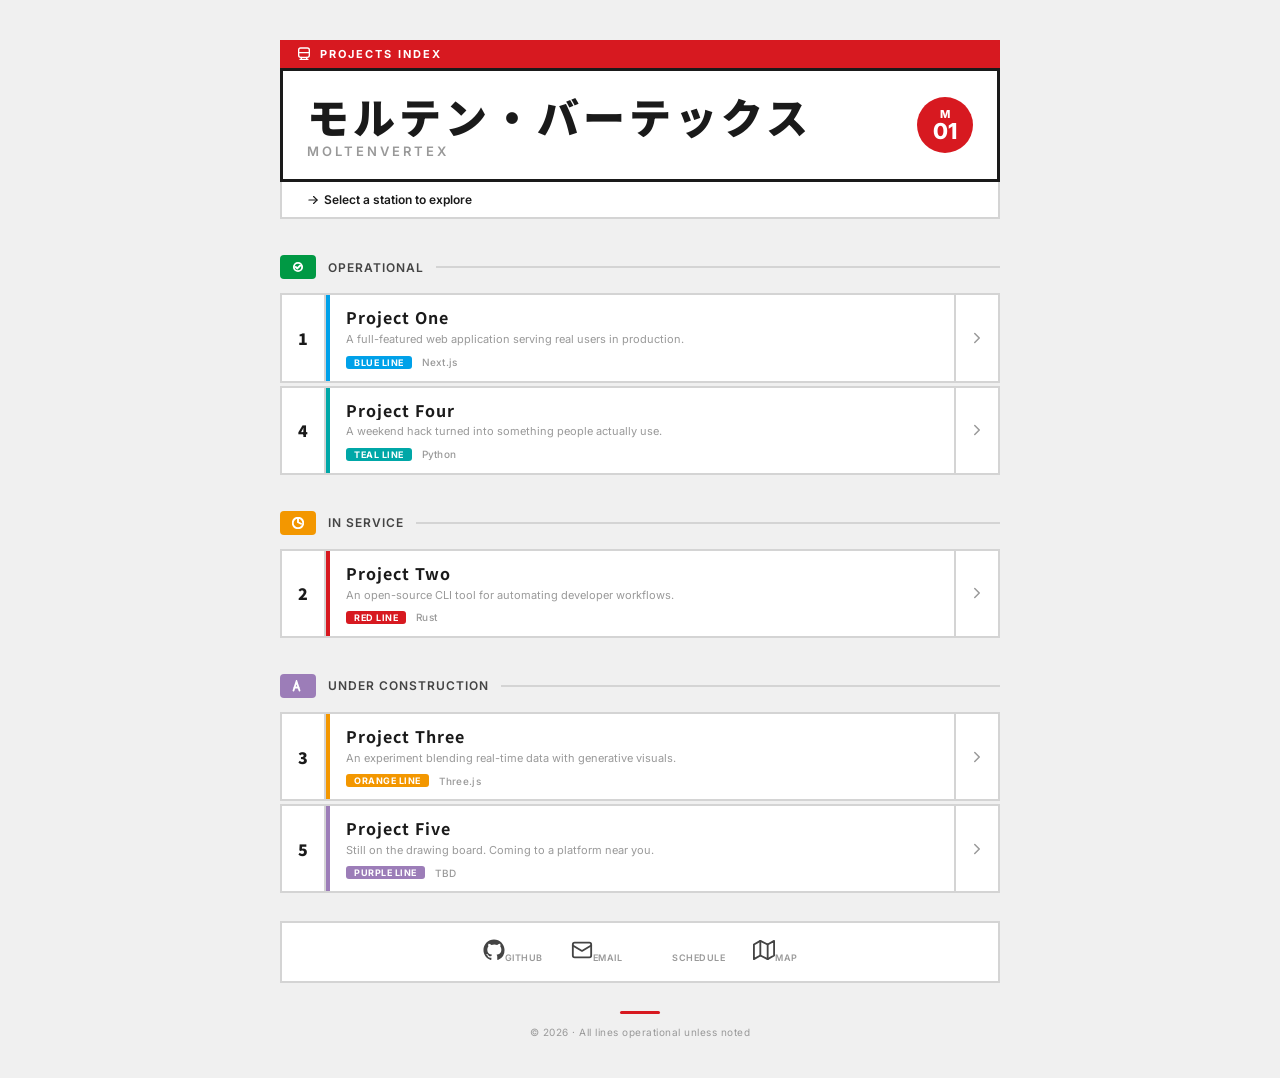
==== index.html @ bc4204ff "initial commit" ====
<!DOCTYPE html>
<html lang="en">

<head>
  <meta charset="UTF-8">
  <meta name="viewport" content="width=device-width, initial-scale=1.0">
  <title>Molten Vertex</title>
  <link rel="stylesheet" href="css/style.css">
</head>

<body>

  <div class="page" id="app"></div>

  <!-- Data first, then renderer -->
  <script src="js/data.js"></script>
  <script src="js/main.js"></script>

</body>

</html>
---- css/style.css ----
@import url('https://fonts.googleapis.com/css2?family=Noto+Sans+JP:wght@400;500;700;900&family=Inter:wght@400;500;600;700;800;900&display=swap');

* { margin: 0; padding: 0; box-sizing: border-box; }

:root {
  --bg: #f0f0f0;
  --sign-white: #ffffff;
  --fg: #1a1a1a;
  --fg-secondary: #444;
  --muted: #999;
  --border: #d4d4d4;
  --border-dark: #bbb;
  --red: #D71920;
  --blue: #00A1E9;
  --green: #009944;
  --orange: #F39700;
  --purple: #9C7DB8;
  --teal: #00A7A7;
}

html { scroll-behavior: smooth; }

body {
  font-family: 'Inter', 'Noto Sans JP', sans-serif;
  background: var(--bg);
  color: var(--fg);
  min-height: 100vh;
}

.page {
  max-width: 760px;
  margin: 0 auto;
  padding: 0 20px;
}

/* ═══════════════════════════════════════
   HEADER — MRTJ entrance sign style
   ═══════════════════════════════════════ */
.station-header {
  margin: 40px 0 12px;
  animation: fadeDown .5s ease both;
}

.station-header .top-bar {
  background: var(--red);
  color: #fff;
  padding: 6px 16px;
  font-size: 11px;
  font-weight: 700;
  letter-spacing: 2px;
  text-transform: uppercase;
  display: flex;
  align-items: center;
  gap: 8px;
}

.station-header .top-bar svg {
  width: 16px; height: 16px;
  flex-shrink: 0;
}

.station-name-board {
  background: var(--sign-white);
  border: 3px solid var(--fg);
  padding: 20px 24px;
  display: flex;
  align-items: center;
  justify-content: space-between;
  gap: 16px;
}

.station-name-board .names {
  display: flex;
  flex-direction: column;
  gap: 2px;
}

.station-name-board h1 {
  font-family: 'Noto Sans JP', 'Inter', sans-serif;
  font-size: clamp(28px, 6vw, 42px);
  font-weight: 900;
  letter-spacing: 4px;
  line-height: 1.2;
  color: var(--fg);
}

.station-name-board .romaji {
  font-size: clamp(11px, 2vw, 13px);
  font-weight: 600;
  letter-spacing: 3px;
  text-transform: uppercase;
  color: var(--muted);
}

.station-number {
  flex-shrink: 0;
  width: 56px;
  height: 56px;
  border-radius: 50%;
  background: var(--red);
  color: #fff;
  display: flex;
  flex-direction: column;
  align-items: center;
  justify-content: center;
  font-weight: 800;
  line-height: 1;
}

.station-number .line-letter {
  font-size: 11px;
  letter-spacing: 1px;
}

.station-number .station-num {
  font-size: 22px;
}

.direction-bar {
  background: var(--sign-white);
  border: 2px solid var(--border);
  border-top: none;
  padding: 10px 24px;
  font-size: 12px;
  color: var(--fg-secondary);
  display: flex;
  align-items: center;
  gap: 12px;
}

.direction-bar .arrow {
  display: inline-flex;
  align-items: center;
  gap: 4px;
  font-weight: 600;
  color: var(--fg);
}

.direction-bar .arrow svg {
  width: 14px; height: 14px;
}

/* ═══════════════════════════════════════
   SECTION LABEL — JR line indicator
   ═══════════════════════════════════════ */
.section-label {
  margin: 36px 0 14px;
  display: flex;
  align-items: center;
  gap: 12px;
  animation: fadeDown .5s ease .1s both;
}

.section-label .line-indicator {
  height: 24px;
  padding: 0 12px;
  border-radius: 4px;
  display: inline-flex;
  align-items: center;
  justify-content: center;
  gap: 5px;
  color: #fff;
  font-size: 11px;
  font-weight: 700;
  letter-spacing: 1px;
  white-space: nowrap;
}

.section-label .line-indicator svg {
  width: 12px; height: 12px;
}

.section-label .label-text {
  font-size: 12px;
  font-weight: 600;
  color: var(--fg-secondary);
  letter-spacing: 1px;
  text-transform: uppercase;
}

.section-label .label-line {
  flex: 1;
  height: 2px;
  background: var(--border);
}

/* ═══════════════════════════════════════
   STATION LIST
   ═══════════════════════════════════════ */
.station-list {
  display: flex;
  flex-direction: column;
  gap: 3px;
}

a.station-card {
  display: grid;
  grid-template-columns: 44px 4px 1fr 44px;
  align-items: stretch;
  background: var(--sign-white);
  border: 2px solid var(--border);
  text-decoration: none;
  color: inherit;
  transition: border-color .15s, background .15s;
  animation: fadeUp .4s ease both;
  min-height: 72px;
}

a.station-card:hover {
  border-color: var(--border-dark);
  background: #fafafa;
}

.platform {
  display: flex;
  align-items: center;
  justify-content: center;
  border-right: 2px solid var(--border);
  font-family: 'Noto Sans JP', sans-serif;
  font-size: 16px;
  font-weight: 900;
  color: var(--fg);
}

.line-bar {
  width: 4px;
  align-self: stretch;
}

.line-bar.red    { background: var(--red); }
.line-bar.blue   { background: var(--blue); }
.line-bar.green  { background: var(--green); }
.line-bar.orange { background: var(--orange); }
.line-bar.purple { background: var(--purple); }
.line-bar.teal   { background: var(--teal); }

.station-info {
  padding: 12px 16px;
  display: flex;
  flex-direction: column;
  justify-content: center;
  gap: 4px;
  min-width: 0;
}

.station-info h2 {
  font-family: 'Noto Sans JP', 'Inter', sans-serif;
  font-size: 16px;
  font-weight: 700;
  letter-spacing: 1px;
  line-height: 1.3;
  white-space: nowrap;
  overflow: hidden;
  text-overflow: ellipsis;
}

.station-info .description {
  font-size: 11px;
  color: var(--muted);
  line-height: 1.4;
  display: -webkit-box;
  -webkit-line-clamp: 2;
  -webkit-box-orient: vertical;
  overflow: hidden;
}

.station-info .meta-row {
  display: flex;
  align-items: center;
  gap: 10px;
  margin-top: 4px;
}

.line-badge {
  display: inline-flex;
  align-items: center;
  gap: 4px;
  padding: 1px 8px;
  border-radius: 3px;
  font-size: 9px;
  font-weight: 700;
  letter-spacing: .5px;
  text-transform: uppercase;
  color: #fff;
}

.line-badge.red    { background: var(--red); }
.line-badge.blue   { background: var(--blue); }
.line-badge.green  { background: var(--green); }
.line-badge.orange { background: var(--orange); }
.line-badge.purple { background: var(--purple); }
.line-badge.teal   { background: var(--teal); }

.tech-tag {
  font-size: 10px;
  color: var(--muted);
  font-weight: 500;
  letter-spacing: .3px;
}

.direction {
  display: flex;
  align-items: center;
  justify-content: center;
  border-left: 2px solid var(--border);
  color: var(--muted);
  transition: color .15s;
}

.direction svg {
  width: 18px; height: 18px;
}

a.station-card:hover .direction {
  color: var(--fg);
}

/* ═══════════════════════════════════════
   FACILITIES BAR
   ═══════════════════════════════════════ */
.facilities {
  margin-top: 28px;
  background: var(--sign-white);
  border: 2px solid var(--border);
  padding: 16px 20px;
  display: flex;
  align-items: center;
  justify-content: center;
  gap: 28px;
  animation: fadeUp .5s ease .4s both;
}

.facility {
  display: flex;
  flex-direction: column;
  align-items: center;
  gap: 6px;
}

.facility svg {
  width: 22px; height: 22px;
  color: var(--fg-secondary);
}

.facility span {
  font-size: 9px;
  font-weight: 600;
  color: var(--muted);
  letter-spacing: .5px;
  text-transform: uppercase;
}

.facility a {
  text-decoration: none;
  color: inherit;
  transition: color .15s;
}

.facility a:hover svg { color: var(--red); }
.facility a:hover span { color: var(--red); }

/* ═══════════════════════════════════════
   FOOTER
   ═══════════════════════════════════════ */
.footer {
  margin: 28px 0 40px;
  text-align: center;
  font-size: 10px;
  color: var(--muted);
  letter-spacing: .5px;
  animation: fadeUp .5s ease .5s both;
}

.footer .line-sep {
  width: 40px;
  height: 3px;
  background: var(--red);
  margin: 0 auto 12px;
  border-radius: 2px;
}

/* ═══════════════════════════════════════
   RESPONSIVE
   ═══════════════════════════════════════ */
@media (max-width: 540px) {
  a.station-card {
    grid-template-columns: 36px 4px 1fr 36px;
    min-height: 64px;
  }
  .platform { font-size: 14px; }
  .station-info { padding: 10px 12px; }
  .station-info h2 { font-size: 14px; }
  .facilities { gap: 16px; padding: 12px 16px; }
  .facility svg { width: 18px; height: 18px; }
  .station-number { width: 44px; height: 44px; }
  .station-number .station-num { font-size: 18px; }
  .station-number .line-letter { font-size: 9px; }
}

/* ═══════════════════════════════════════
   ANIMATIONS
   ═══════════════════════════════════════ */
@keyframes fadeDown {
  from { opacity: 0; transform: translateY(-8px); }
  to   { opacity: 1; transform: translateY(0); }
}

@keyframes fadeUp {
  from { opacity: 0; transform: translateY(8px); }
  to   { opacity: 1; transform: translateY(0); }
}

@media (prefers-reduced-motion: reduce) {
  *, *::before, *::after {
    animation-duration: 0s !important;
    transition-duration: 0s !important;
  }
}
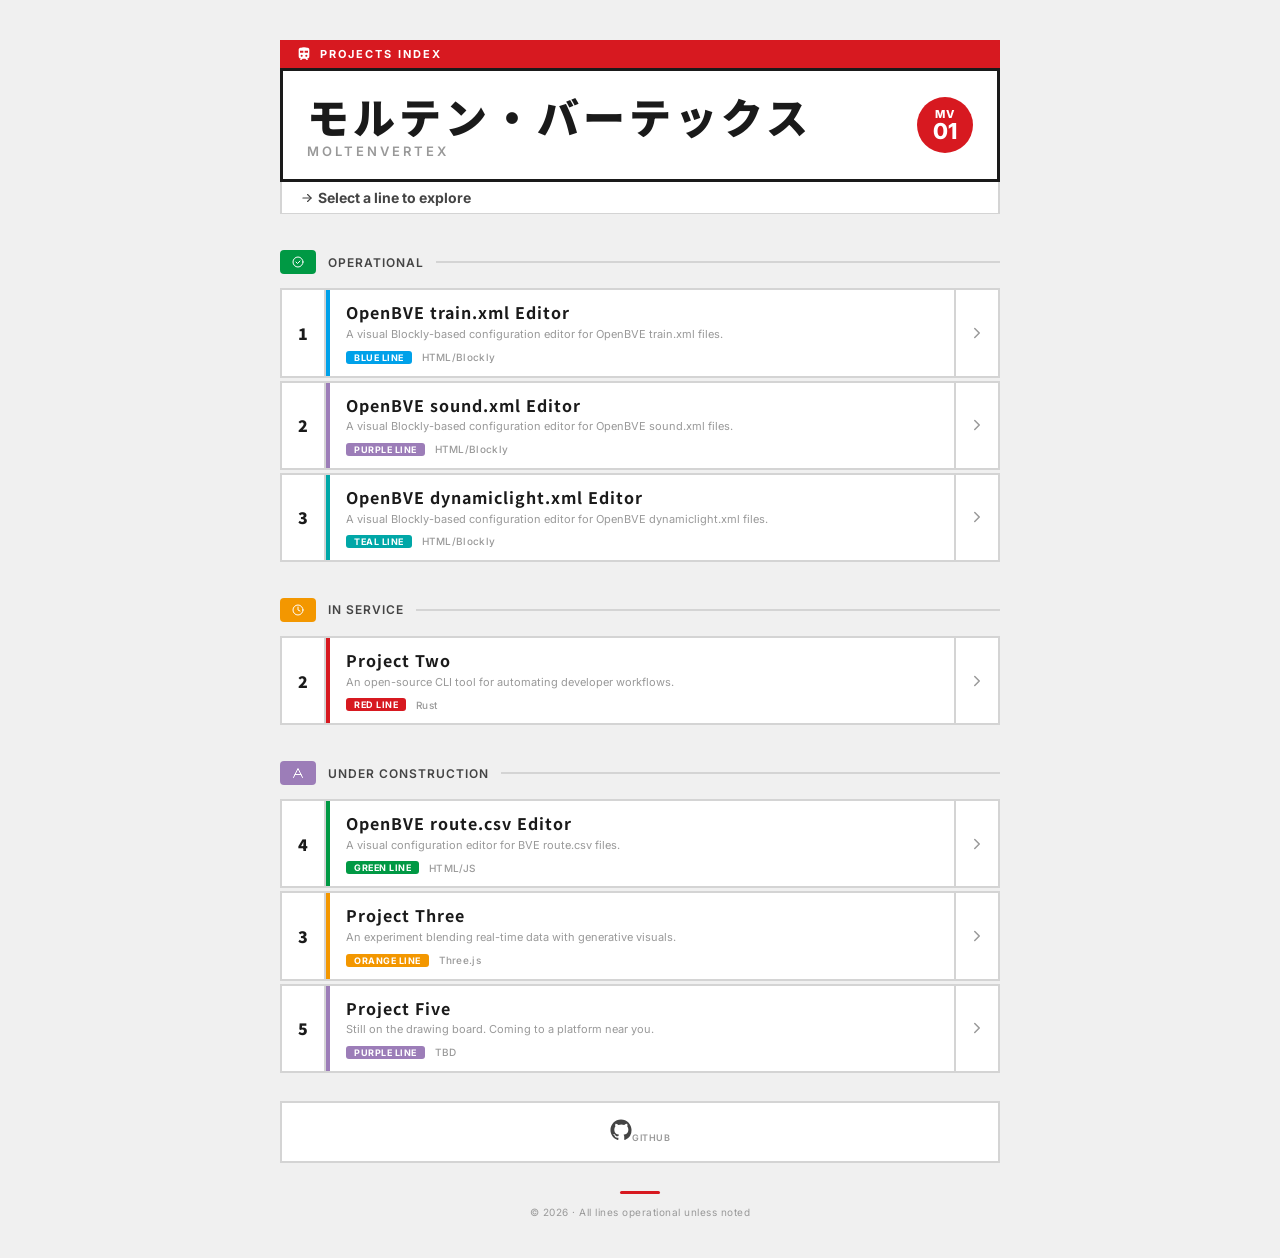
==== commit c21f321e: "Update wip route editor and stuff" ====
--- a/index.html
+++ b/index.html
@@ -6,9 +6,17 @@
   <meta name="viewport" content="width=device-width, initial-scale=1.0">
   <title>Molten Vertex</title>
   <link rel="stylesheet" href="css/style.css">
+
+
 </head>
 
 <body>
+
+  <script type="text/javascript" src="https://storage.sociabuzz.com/storage/js/main/buttononwebsite/index.min.js">
+  </script>
+  <script>
+    sbBoW.draw("moltenvertex", "U3VwcG9ydCBNZSE", "position-bottom-right", "#76CC11", "#FFFFFF")
+  </script>
 
   <div class="page" id="app"></div>
 
--- a/css/style.css
+++ b/css/style.css
@@ -1,6 +1,10 @@
 @import url('https://fonts.googleapis.com/css2?family=Noto+Sans+JP:wght@400;500;700;900&family=Inter:wght@400;500;600;700;800;900&display=swap');
 
-* { margin: 0; padding: 0; box-sizing: border-box; }
+* {
+  margin: 0;
+  padding: 0;
+  box-sizing: border-box;
+}
 
 :root {
   --bg: #f0f0f0;
@@ -18,7 +22,9 @@
   --teal: #00A7A7;
 }
 
-html { scroll-behavior: smooth; }
+html {
+  scroll-behavior: smooth;
+}
 
 body {
   font-family: 'Inter', 'Noto Sans JP', sans-serif;
@@ -33,9 +39,9 @@
   padding: 0 20px;
 }
 
-/* ═══════════════════════════════════════
-   HEADER — MRTJ entrance sign style
-   ═══════════════════════════════════════ */
+
+/* HEADER —  entrance sign style */
+
 .station-header {
   margin: 40px 0 12px;
   animation: fadeDown .5s ease both;
@@ -55,7 +61,8 @@
 }
 
 .station-header .top-bar svg {
-  width: 16px; height: 16px;
+  width: 16px;
+  height: 16px;
   flex-shrink: 0;
 }
 
@@ -137,12 +144,13 @@
 }
 
 .direction-bar .arrow svg {
-  width: 14px; height: 14px;
-}
-
-/* ═══════════════════════════════════════
-   SECTION LABEL — JR line indicator
-   ═══════════════════════════════════════ */
+  width: 14px;
+  height: 14px;
+}
+
+
+/* SECTION LABEL — line indicator */
+
 .section-label {
   margin: 36px 0 14px;
   display: flex;
@@ -167,7 +175,8 @@
 }
 
 .section-label .line-indicator svg {
-  width: 12px; height: 12px;
+  width: 12px;
+  height: 12px;
 }
 
 .section-label .label-text {
@@ -184,9 +193,8 @@
   background: var(--border);
 }
 
-/* ═══════════════════════════════════════
-   STATION LIST
-   ═══════════════════════════════════════ */
+/* STATION STYLE LIST */
+
 .station-list {
   display: flex;
   flex-direction: column;
@@ -227,12 +235,29 @@
   align-self: stretch;
 }
 
-.line-bar.red    { background: var(--red); }
-.line-bar.blue   { background: var(--blue); }
-.line-bar.green  { background: var(--green); }
-.line-bar.orange { background: var(--orange); }
-.line-bar.purple { background: var(--purple); }
-.line-bar.teal   { background: var(--teal); }
+.line-bar.red {
+  background: var(--red);
+}
+
+.line-bar.blue {
+  background: var(--blue);
+}
+
+.line-bar.green {
+  background: var(--green);
+}
+
+.line-bar.orange {
+  background: var(--orange);
+}
+
+.line-bar.purple {
+  background: var(--purple);
+}
+
+.line-bar.teal {
+  background: var(--teal);
+}
 
 .station-info {
   padding: 12px 16px;
@@ -284,12 +309,29 @@
   color: #fff;
 }
 
-.line-badge.red    { background: var(--red); }
-.line-badge.blue   { background: var(--blue); }
-.line-badge.green  { background: var(--green); }
-.line-badge.orange { background: var(--orange); }
-.line-badge.purple { background: var(--purple); }
-.line-badge.teal   { background: var(--teal); }
+.line-badge.red {
+  background: var(--red);
+}
+
+.line-badge.blue {
+  background: var(--blue);
+}
+
+.line-badge.green {
+  background: var(--green);
+}
+
+.line-badge.orange {
+  background: var(--orange);
+}
+
+.line-badge.purple {
+  background: var(--purple);
+}
+
+.line-badge.teal {
+  background: var(--teal);
+}
 
 .tech-tag {
   font-size: 10px;
@@ -308,16 +350,16 @@
 }
 
 .direction svg {
-  width: 18px; height: 18px;
+  width: 18px;
+  height: 18px;
 }
 
 a.station-card:hover .direction {
   color: var(--fg);
 }
 
-/* ═══════════════════════════════════════
-   FACILITIES BAR
-   ═══════════════════════════════════════ */
+/*  FACILITIES BAR  */
+
 .facilities {
   margin-top: 28px;
   background: var(--sign-white);
@@ -338,7 +380,8 @@
 }
 
 .facility svg {
-  width: 22px; height: 22px;
+  width: 22px;
+  height: 22px;
   color: var(--fg-secondary);
 }
 
@@ -356,12 +399,16 @@
   transition: color .15s;
 }
 
-.facility a:hover svg { color: var(--red); }
-.facility a:hover span { color: var(--red); }
-
-/* ═══════════════════════════════════════
-   FOOTER
-   ═══════════════════════════════════════ */
+.facility a:hover svg {
+  color: var(--red);
+}
+
+.facility a:hover span {
+  color: var(--red);
+}
+
+/* FOOTER */
+
 .footer {
   margin: 28px 0 40px;
   text-align: center;
@@ -379,40 +426,806 @@
   border-radius: 2px;
 }
 
-/* ═══════════════════════════════════════
-   RESPONSIVE
-   ═══════════════════════════════════════ */
+/* RESPONSIVE */
+
 @media (max-width: 540px) {
   a.station-card {
     grid-template-columns: 36px 4px 1fr 36px;
     min-height: 64px;
   }
-  .platform { font-size: 14px; }
-  .station-info { padding: 10px 12px; }
-  .station-info h2 { font-size: 14px; }
-  .facilities { gap: 16px; padding: 12px 16px; }
-  .facility svg { width: 18px; height: 18px; }
-  .station-number { width: 44px; height: 44px; }
-  .station-number .station-num { font-size: 18px; }
-  .station-number .line-letter { font-size: 9px; }
-}
-
-/* ═══════════════════════════════════════
-   ANIMATIONS
-   ═══════════════════════════════════════ */
+
+  .platform {
+    font-size: 14px;
+  }
+
+  .station-info {
+    padding: 10px 12px;
+  }
+
+  .station-info h2 {
+    font-size: 14px;
+  }
+
+  .facilities {
+    gap: 16px;
+    padding: 12px 16px;
+  }
+
+  .facility svg {
+    width: 18px;
+    height: 18px;
+  }
+
+  .station-number {
+    width: 44px;
+    height: 44px;
+  }
+
+  .station-number .station-num {
+    font-size: 18px;
+  }
+
+  .station-number .line-letter {
+    font-size: 9px;
+  }
+}
+
+/* ANIMATIONS  */
+
 @keyframes fadeDown {
-  from { opacity: 0; transform: translateY(-8px); }
-  to   { opacity: 1; transform: translateY(0); }
+  from {
+    opacity: 0;
+    transform: translateY(-8px);
+  }
+
+  to {
+    opacity: 1;
+    transform: translateY(0);
+  }
 }
 
 @keyframes fadeUp {
-  from { opacity: 0; transform: translateY(8px); }
-  to   { opacity: 1; transform: translateY(0); }
+  from {
+    opacity: 0;
+    transform: translateY(8px);
+  }
+
+  to {
+    opacity: 1;
+    transform: translateY(0);
+  }
 }
 
 @media (prefers-reduced-motion: reduce) {
-  *, *::before, *::after {
+
+  *,
+  *::before,
+  *::after {
     animation-duration: 0s !important;
     transition-duration: 0s !important;
   }
 }
+
+/* Theme Custom Properties */
+.train-theme {
+  --theme-primary: var(--blue);
+  --theme-accent: var(--blue);
+  --theme-medallion: var(--blue);
+  --theme-hover: #00A1E9;
+  --theme-arrow: var(--blue);
+}
+
+.sound-theme {
+  --theme-primary: var(--purple);
+  --theme-accent: var(--purple);
+  --theme-medallion: var(--purple);
+  --theme-hover: #7d5e9c;
+  --theme-arrow: var(--purple);
+}
+
+.light-theme {
+  --theme-primary: var(--teal);
+  --theme-accent: var(--teal);
+  --theme-medallion: var(--teal);
+  --theme-hover: #008585;
+  --theme-arrow: var(--teal);
+}
+
+.route-theme {
+  --theme-primary: var(--green);
+  --theme-accent: var(--green);
+  --theme-medallion: var(--green);
+  --theme-hover: #008039;
+  --theme-arrow: var(--green);
+}
+
+/* Shared XML Editor Layout Styles */
+.train-theme,
+.sound-theme,
+.light-theme,
+.route-theme {
+  display: flex;
+  flex-direction: column;
+  height: 100vh;
+  overflow: hidden;
+}
+
+main {
+  flex: 1;
+  display: flex;
+  overflow: hidden;
+}
+
+#outputPanel {
+  width: 40%;
+  min-width: 300px;
+  background: var(--sign-white);
+  display: flex;
+  flex-direction: column;
+  border-left: 2px solid var(--fg);
+}
+
+#xmlOutput {
+  flex: 1;
+  overflow: auto;
+  padding: 12px 16px;
+  font-family: 'JetBrains Mono', 'Consolas', monospace;
+  font-size: 11.5px;
+  line-height: 1.65;
+  white-space: pre-wrap;
+  word-break: break-word;
+  color: var(--fg);
+  background: var(--sign-white);
+  border-bottom: 1px solid var(--border);
+}
+
+.resizer {
+  width: 8px;
+  background: var(--border);
+  cursor: col-resize;
+  flex-shrink: 0;
+  border-left: 3px solid var(--sign-white);
+  border-right: 3px solid var(--sign-white);
+  transition: background 0.15s;
+}
+
+.resizer:hover {
+  background: var(--theme-accent);
+}
+
+#statusBar {
+  background: var(--sign-white);
+  color: var(--fg-secondary);
+  padding: 5px 16px;
+  font-size: 10px;
+  font-weight: 600;
+  letter-spacing: 1px;
+  text-transform: uppercase;
+  display: flex;
+  gap: 16px;
+  align-items: center;
+  border-top: 1px solid var(--border);
+  flex-shrink: 0;
+}
+
+.modal {
+  display: none;
+  position: fixed;
+  top: 0;
+  left: 0;
+  right: 0;
+  bottom: 0;
+  background: rgba(26, 26, 26, 0.5);
+  z-index: 100;
+  align-items: center;
+  justify-content: center;
+}
+
+.modal.show {
+  display: flex;
+  animation: fadeIn 0.2s ease;
+}
+
+.modal-content {
+  background: var(--sign-white);
+  border: 3px solid var(--fg);
+  padding: 20px 24px;
+  border-radius: 0;
+  max-width: 460px;
+  width: 90%;
+  color: var(--fg);
+}
+
+body,
+h1,
+h2,
+h3,
+p,
+main,
+.top-bar,
+.name-board,
+.direction-bar,
+#outputPanel,
+#statusBar,
+.modal,
+.modal-content {
+  margin: 0;
+  padding: 0;
+  box-sizing: border-box;
+}
+
+.top-bar {
+  background: var(--theme-primary);
+  color: #fff;
+  padding: 5px 18px;
+  display: flex;
+  align-items: center;
+  gap: 12px;
+  font-size: 11px;
+  font-weight: 700;
+  letter-spacing: 2px;
+  text-transform: uppercase;
+  flex-shrink: 0;
+  animation: fadeDown 0.5s ease both;
+}
+
+.back-station-chip {
+  display: inline-flex;
+  align-items: center;
+  gap: 4px;
+  background: rgba(255, 255, 255, 0.18);
+  border: 1px solid rgba(255, 255, 255, 0.4);
+  color: #fff;
+  text-decoration: none;
+  padding: 2px 10px;
+  font-size: 9.5px;
+  font-weight: 800;
+  border-radius: 12px;
+  transition: background 0.15s, border-color 0.15s;
+  letter-spacing: 0.5px;
+  text-transform: uppercase;
+}
+
+.back-station-chip:hover {
+  background: rgba(255, 255, 255, 0.35);
+  border-color: #fff;
+}
+
+.name-board {
+  background: var(--sign-white);
+  border-bottom: 3px solid var(--fg);
+  padding: 14px 18px 12px;
+  display: flex;
+  align-items: center;
+  gap: 14px;
+  flex-shrink: 0;
+  animation: fadeDown 0.5s ease 0.05s both;
+}
+
+.direction-bar {
+  background: var(--sign-white);
+  border-bottom: 1px solid var(--border);
+  padding: 7px 18px;
+  display: flex;
+  align-items: center;
+  gap: 8px;
+  font-size: 12px;
+  color: var(--fg-secondary);
+  flex-shrink: 0;
+  animation: fadeDown 0.5s ease 0.1s both;
+}
+
+.toolbar {
+  display: flex;
+  gap: 5px;
+  flex-wrap: wrap;
+  justify-content: flex-end;
+}
+
+.top-bar .train-icon {
+  width: 14px;
+  height: 14px;
+  fill: #fff;
+}
+
+.top-bar .meta {
+  margin-left: auto;
+  font-weight: 500;
+  letter-spacing: 1px;
+  opacity: 0.85;
+}
+
+.station-medallion {
+  width: 48px;
+  height: 48px;
+  border-radius: 50%;
+  background: var(--theme-medallion);
+  color: #fff;
+  display: flex;
+  flex-direction: column;
+  align-items: center;
+  justify-content: center;
+  flex-shrink: 0;
+  line-height: 1;
+}
+
+.station-medallion .letter {
+  font-size: 11px;
+  font-weight: 800;
+  letter-spacing: 1px;
+  font-family: 'Noto Sans JP', sans-serif;
+}
+
+.station-medallion .number {
+  font-size: 20px;
+  font-weight: 800;
+  font-family: 'Noto Sans JP', sans-serif;
+  margin-top: 1px;
+}
+
+.name-board .title-group {
+  flex: 1;
+  min-width: 0;
+}
+
+.name-board h1 {
+  font-family: 'Noto Sans JP', 'Inter', sans-serif;
+  font-size: clamp(22px, 3.5vw, 30px);
+  font-weight: 900;
+  letter-spacing: 3px;
+  line-height: 1.1;
+  color: var(--fg);
+}
+
+.name-board .subtitle {
+  font-size: 11px;
+  font-weight: 600;
+  letter-spacing: 3px;
+  text-transform: uppercase;
+  color: var(--muted);
+  margin-top: 3px;
+}
+
+.name-board .toolbar {
+  display: flex;
+  gap: 5px;
+  flex-wrap: wrap;
+  justify-content: flex-end;
+}
+
+.toolbar button {
+  background: var(--sign-white);
+  color: var(--fg);
+  border: 2px solid var(--border);
+  padding: 6px 13px;
+  border-radius: 0;
+  cursor: pointer;
+  font-size: 11px;
+  font-weight: 700;
+  letter-spacing: 1px;
+  text-transform: uppercase;
+  font-family: 'Inter', sans-serif;
+  transition: border-color 0.15s, background 0.15s, color 0.15s;
+  white-space: nowrap;
+}
+
+.toolbar button:hover {
+  border-color: var(--border-dark);
+  background: #fafafa;
+}
+
+.toolbar button.primary {
+  background: var(--theme-primary);
+  color: #fff;
+  border-color: var(--theme-primary);
+}
+
+.toolbar button.primary:hover {
+  background: var(--theme-hover);
+  border-color: var(--theme-hover);
+}
+
+.toolbar button.danger {
+  color: var(--red);
+  border-color: var(--border);
+}
+
+.toolbar button.danger:hover {
+  border-color: var(--red);
+  background: #fff5f5;
+}
+
+.direction-bar .arrow {
+  font-weight: 700;
+  color: var(--theme-arrow);
+  font-size: 14px;
+}
+
+.direction-bar .label {
+  font-weight: 600;
+  letter-spacing: 1px;
+  text-transform: uppercase;
+  font-size: 11px;
+}
+
+.direction-bar .dest {
+  color: var(--fg-secondary);
+}
+
+.direction-bar .line-stripe {
+  width: 4px;
+  height: 16px;
+  background: var(--theme-accent);
+  margin-right: 4px;
+}
+
+#blocklyContainer {
+  flex: 1;
+  position: relative;
+  min-width: 0;
+  background: var(--bg);
+}
+
+#blocklyDiv {
+  position: absolute;
+  top: 0;
+  left: 0;
+  width: 100%;
+  height: 100%;
+}
+
+#blocklyDiv .blocklyToolboxDiv {
+  background: var(--sign-white);
+  border-right: 2px solid var(--border);
+}
+
+#blocklyDiv .blocklyTreeRow {
+  border-bottom: 1px solid #eee;
+}
+
+#blocklyDiv .blocklyTreeRow:hover {
+  background: #fafafa;
+}
+
+#blocklyDiv .blocklyTreeLabel {
+  font-family: 'Inter', 'Noto Sans JP', sans-serif;
+  font-weight: 600;
+  font-size: 12px;
+  letter-spacing: 0.5px;
+}
+
+#outputPanel .panel-header {
+  background: var(--fg);
+  color: #fff;
+  padding: 8px 14px;
+  display: flex;
+  align-items: center;
+  gap: 12px;
+  border-bottom: 2px solid var(--fg);
+  flex-shrink: 0;
+}
+
+#outputPanel .panel-header .line-badge {
+  background: var(--theme-accent);
+  color: #fff;
+  font-size: 9px;
+  font-weight: 700;
+  letter-spacing: 0.5px;
+  padding: 2px 6px;
+  border-radius: 2px;
+  text-transform: uppercase;
+  font-family: 'Inter', sans-serif;
+}
+
+#outputPanel .panel-header .panel-title {
+  font-size: 12px;
+  font-weight: 700;
+  letter-spacing: 1px;
+  text-transform: uppercase;
+  font-family: 'Noto Sans JP', 'Inter', sans-serif;
+  color: #fff;
+}
+
+#outputPanel .panel-header .actions {
+  margin-left: auto;
+  display: flex;
+  gap: 4px;
+}
+
+#outputPanel .panel-header .actions button {
+  background: transparent;
+  color: #fff;
+  border: 1px solid #555;
+  padding: 3px 9px;
+  border-radius: 0;
+  cursor: pointer;
+  font-size: 10px;
+  font-weight: 600;
+  letter-spacing: 0.5px;
+  text-transform: uppercase;
+  font-family: 'Inter', sans-serif;
+  transition: border-color 0.15s, color 0.15s;
+}
+
+#outputPanel .panel-header .actions button:hover {
+  border-color: var(--theme-accent);
+  color: var(--theme-accent);
+}
+
+#xmlOutput .xml-tag {
+  color: var(--theme-accent);
+  font-weight: 500;
+}
+
+#statusBar #statusText.error {
+  color: var(--red);
+}
+
+#statusBar #statusText.ok {
+  color: var(--green);
+}
+
+#statusBar #blockCount {
+  margin-left: auto;
+  color: var(--muted);
+  font-weight: 500;
+}
+
+.modal-content h3 {
+  font-family: 'Noto Sans JP', 'Inter', sans-serif;
+  font-size: 16px;
+  font-weight: 700;
+  letter-spacing: 1px;
+  margin-bottom: 10px;
+  padding-bottom: 8px;
+  border-bottom: 2px solid var(--theme-primary);
+}
+
+.modal-content button:hover {
+  background: var(--theme-primary);
+}
+
+.blocklyFlyoutBackground {
+  fill: var(--sign-white) !important;
+}
+
+.blocklyFlyoutButton {
+  fill: var(--sign-white) !important;
+}
+
+.blocklyFlyoutLabelText {
+  font-family: 'Inter', sans-serif !important;
+  font-weight: 700 !important;
+}
+
+.blocklyTooltipDiv {
+  border: 2px solid var(--fg) !important;
+  border-radius: 0 !important;
+  box-shadow: none !important;
+  font-family: 'Inter', sans-serif !important;
+  font-size: 11px !important;
+}
+
+.light-theme #xmlOutput .xml-val {
+  color: var(--green);
+}
+
+#sidebarPanel {
+  width: 320px;
+  border-right: 2px solid var(--fg);
+  background: var(--sign-white);
+  display: flex;
+  flex-direction: column;
+  flex-shrink: 0;
+}
+
+.section-title {
+  padding: 10px 14px;
+  background: var(--fg);
+  color: #fff;
+  font-size: 11px;
+  font-weight: 700;
+  letter-spacing: 1.5px;
+  text-transform: uppercase;
+  display: flex;
+  justify-content: space-between;
+  align-items: center;
+}
+
+.section-title button {
+  background: transparent;
+  border: 1px solid #555;
+  color: #fff;
+  padding: 2px 8px;
+  font-size: 9px;
+  cursor: pointer;
+}
+
+.section-title button:hover {
+  background: var(--red);
+  border-color: var(--red);
+  color: #fff;
+}
+
+.timeline-list {
+  flex: 1;
+  overflow-y: auto;
+  border-bottom: 2px solid var(--border);
+}
+
+.timeline-item {
+  padding: 10px 14px;
+  border-bottom: 1px solid var(--border);
+  cursor: pointer;
+  display: flex;
+  align-items: center;
+  justify-content: space-between;
+  transition: background 0.15s;
+}
+
+.timeline-item:hover {
+  background: #fafafa;
+}
+
+.timeline-item.active {
+  background: #f0f7ff;
+  border-left: 4px solid var(--teal);
+}
+
+.timeline-item .time-lbl {
+  font-weight: 800;
+  font-family: 'JetBrains Mono', monospace;
+}
+
+.timeline-item .light-swatches {
+  display: flex;
+  gap: 6px;
+}
+
+.swatch {
+  width: 14px;
+  height: 14px;
+  border: 1px solid var(--border-dark);
+  border-radius: 2px;
+}
+
+.timeline-item .delete-btn {
+  color: var(--red);
+  background: transparent;
+  border: none;
+  font-size: 16px;
+  cursor: pointer;
+  opacity: 0.5;
+  padding: 0 4px;
+}
+
+.timeline-item .delete-btn:hover {
+  opacity: 1;
+}
+
+.editor-form {
+  padding: 14px;
+  overflow-y: auto;
+  max-height: 50%;
+  background: #fafafa;
+  border-top: 1px solid var(--border);
+}
+
+.form-group {
+  margin-bottom: 12px;
+}
+
+.form-group label {
+  display: block;
+  font-size: 10px;
+  font-weight: 700;
+  text-transform: uppercase;
+  letter-spacing: 0.5px;
+  color: var(--fg-secondary);
+  margin-bottom: 4px;
+}
+
+.form-row {
+  display: flex;
+  gap: 8px;
+}
+
+.form-row input[type="number"],
+.form-row input[type="text"],
+select {
+  flex: 1;
+  min-width: 0;
+  width: 100%;
+  padding: 6px;
+  border: 1px solid var(--border);
+  font-family: 'JetBrains Mono', monospace;
+  font-size: 11px;
+  background: #fff;
+}
+
+.form-row input[type="color"] {
+  width: 40px;
+  height: 28px;
+  border: 1px solid var(--border);
+  padding: 0;
+  cursor: pointer;
+}
+
+#rightContainer {
+  flex: 1;
+  display: flex;
+  flex-direction: column;
+  min-width: 0;
+}
+
+#rightContainer #outputPanel {
+  width: 100%;
+  height: 200px;
+  border-left: none;
+  border-top: 2px solid var(--fg);
+}
+
+.resizer-v {
+  height: 8px;
+  background: var(--border);
+  cursor: row-resize;
+  flex-shrink: 0;
+  border-top: 3px solid var(--sign-white);
+  border-bottom: 3px solid var(--sign-white);
+  transition: background 0.15s;
+}
+
+.resizer-v:hover {
+  background: var(--theme-accent);
+}
+
+#visualizerContainer {
+  flex: 1;
+  position: relative;
+  background: #000;
+  min-height: 150px;
+}
+
+#canvas3d {
+  width: 100%;
+  height: 100%;
+  display: block;
+}
+
+.visualizer-overlay {
+  position: absolute;
+  top: 10px;
+  left: 10px;
+  background: rgba(0, 0, 0, 0.7);
+  color: #fff;
+  padding: 8px 12px;
+  font-size: 10px;
+  font-family: 'JetBrains Mono', monospace;
+  border-left: 3px solid var(--teal);
+  pointer-events: none;
+}
+
+.timeline-scrubber {
+  position: absolute;
+  bottom: 10px;
+  left: 10px;
+  right: 10px;
+  background: rgba(255, 255, 255, 0.95);
+  border: 2px solid var(--fg);
+  padding: 10px 14px;
+  display: flex;
+  align-items: center;
+  gap: 12px;
+}
+
+.timeline-scrubber input[type="range"] {
+  flex: 1;
+  cursor: pointer;
+}
+
+.timeline-scrubber span {
+  font-family: 'JetBrains Mono', monospace;
+  font-size: 12px;
+  font-weight: 700;
+  min-width: 45px;
+}
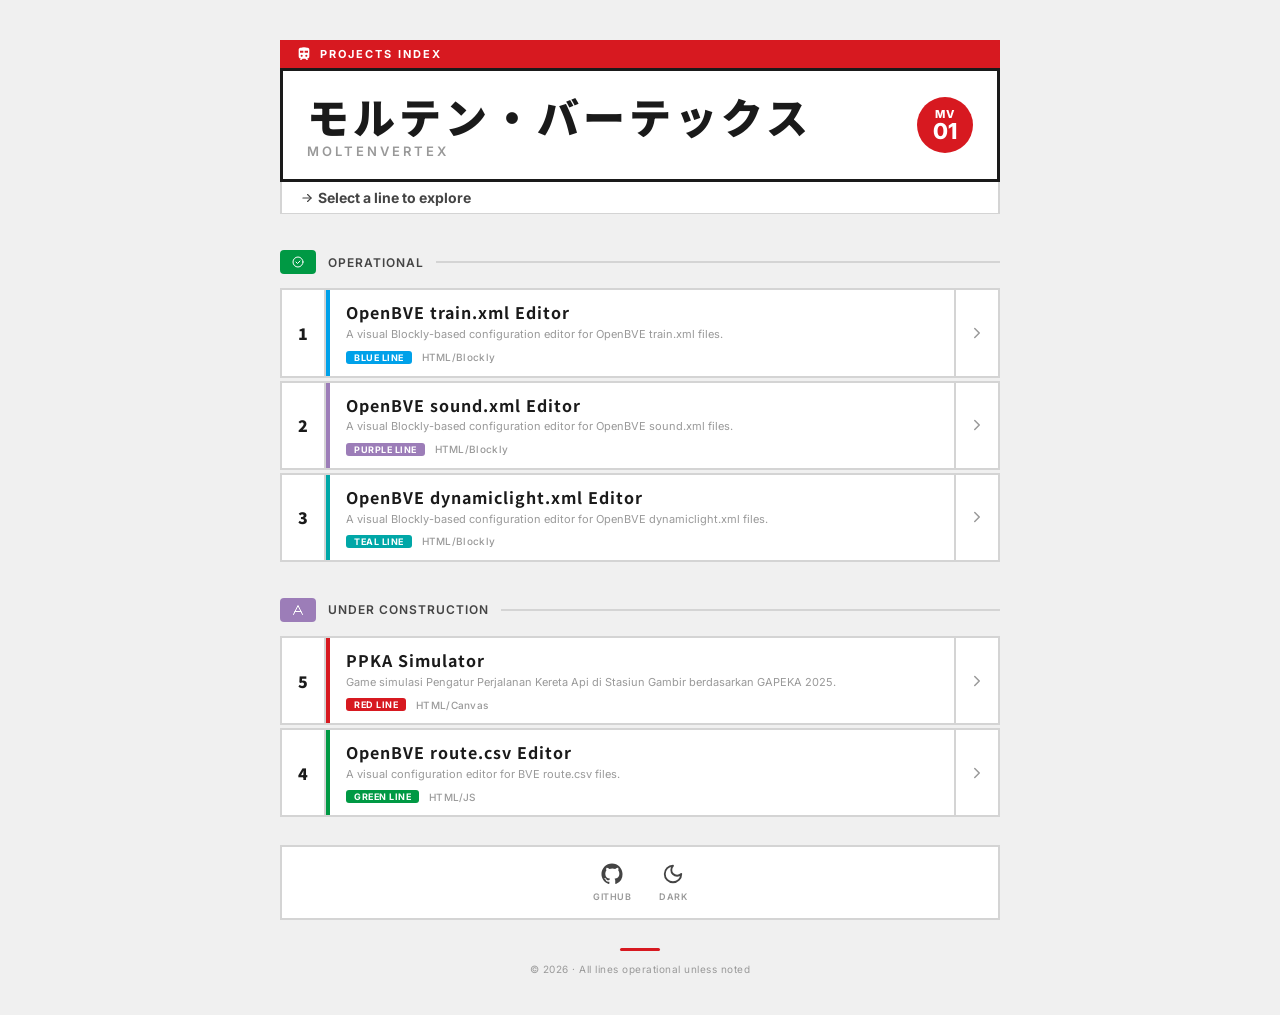
==== commit a67c04e2: "Improve portal: dark mode, SEO meta, themed Sociabuzz button, section cleanup" ====
--- a/index.html
+++ b/index.html
@@ -5,25 +5,38 @@
   <meta charset="UTF-8">
   <meta name="viewport" content="width=device-width, initial-scale=1.0">
   <title>Molten Vertex</title>
+  <meta name="description" content="Molten Vertex — web-based tools and simulators: OpenBVE train/sound/dynamic light XML editors, route CSV editor, and the PPKA train dispatcher simulator.">
+  <meta name="theme-color" content="#f0f0f0">
+  <meta property="og:type" content="website">
+  <meta property="og:title" content="Molten Vertex">
+  <meta property="og:description" content="Web-based simulation and editing tools: OpenBVE XML editors, route CSV editor, and the PPKA train dispatcher simulator.">
+  <meta property="og:url" content="https://moltenvertex.github.io/">
+  <link rel="icon" href="data:image/svg+xml,%3Csvg xmlns='http://www.w3.org/2000/svg' viewBox='0 0 64 64'%3E%3Crect width='64' height='64' rx='14' fill='%23D71920'/%3E%3Ctext x='32' y='43' font-family='Arial,sans-serif' font-size='24' font-weight='900' fill='%23ffffff' text-anchor='middle'%3EMV%3C/text%3E%3C/svg%3E">
+  <link rel="preconnect" href="https://fonts.googleapis.com">
+  <link rel="preconnect" href="https://fonts.gstatic.com" crossorigin>
+  <link rel="stylesheet" href="https://fonts.googleapis.com/css2?family=Noto+Sans+JP:wght@400;500;700;900&family=Inter:wght@400;500;600;700;800;900&display=swap">
   <link rel="stylesheet" href="css/style.css">
-
-
+  <script>
+    (function () {
+      var t = null;
+      try { t = localStorage.getItem('mv-theme'); } catch (e) { }
+      if (t !== 'dark' && t !== 'light') {
+        t = window.matchMedia && window.matchMedia('(prefers-color-scheme: dark)').matches ? 'dark' : 'light';
+      }
+      document.documentElement.dataset.theme = t;
+    })();
+  </script>
 </head>
 
 <body>
-
-  <script type="text/javascript" src="https://storage.sociabuzz.com/storage/js/main/buttononwebsite/index.min.js">
-  </script>
-  <script>
-    sbBoW.draw("moltenvertex", "U3VwcG9ydCBNZSE", "position-bottom-right", "#76CC11", "#FFFFFF")
-  </script>
 
   <div class="page" id="app"></div>
 
   <!-- Data first, then renderer -->
   <script src="js/data.js"></script>
   <script src="js/main.js"></script>
+  <script defer src="https://storage.sociabuzz.com/storage/js/main/buttononwebsite/index.min.js"></script>
 
 </body>
 
-</html>+</html>
--- a/css/style.css
+++ b/css/style.css
@@ -1,5 +1,3 @@
-@import url('https://fonts.googleapis.com/css2?family=Noto+Sans+JP:wght@400;500;700;900&family=Inter:wght@400;500;600;700;800;900&display=swap');
-
 * {
   margin: 0;
   padding: 0;
@@ -20,6 +18,24 @@
   --orange: #F39700;
   --purple: #9C7DB8;
   --teal: #00A7A7;
+  --hover-bg: #fafafa;
+  --input-bg: #ffffff;
+  --active-bg: #f0f7ff;
+  --danger-bg: #fff5f5;
+}
+
+[data-theme="dark"] {
+  --bg: #131417;
+  --sign-white: #1d1f24;
+  --fg: #ececec;
+  --fg-secondary: #b8bcc4;
+  --muted: #7c8089;
+  --border: #34373e;
+  --border-dark: #4a4e57;
+  --hover-bg: #24262c;
+  --input-bg: #16171b;
+  --active-bg: #17222b;
+  --danger-bg: #2b191b;
 }
 
 html {
@@ -216,7 +232,7 @@
 
 a.station-card:hover {
   border-color: var(--border-dark);
-  background: #fafafa;
+  background: var(--hover-bg);
 }
 
 .platform {
@@ -379,6 +395,22 @@
   gap: 6px;
 }
 
+.facility a,
+.facility button {
+  display: flex;
+  flex-direction: column;
+  align-items: center;
+  gap: 6px;
+  background: none;
+  border: none;
+  padding: 0;
+  cursor: pointer;
+  font-family: inherit;
+  text-decoration: none;
+  color: inherit;
+  transition: color .15s;
+}
+
 .facility svg {
   width: 22px;
   height: 22px;
@@ -393,17 +425,13 @@
   text-transform: uppercase;
 }
 
-.facility a {
-  text-decoration: none;
-  color: inherit;
-  transition: color .15s;
-}
-
-.facility a:hover svg {
+.facility a:hover svg,
+.facility button:hover svg {
   color: var(--red);
 }
 
-.facility a:hover span {
+.facility a:hover span,
+.facility button:hover span {
   color: var(--red);
 }
 
@@ -811,7 +839,7 @@
 
 .toolbar button:hover {
   border-color: var(--border-dark);
-  background: #fafafa;
+  background: var(--hover-bg);
 }
 
 .toolbar button.primary {
@@ -832,7 +860,7 @@
 
 .toolbar button.danger:hover {
   border-color: var(--red);
-  background: #fff5f5;
+  background: var(--danger-bg);
 }
 
 .direction-bar .arrow {
@@ -880,11 +908,11 @@
 }
 
 #blocklyDiv .blocklyTreeRow {
-  border-bottom: 1px solid #eee;
+  border-bottom: 1px solid var(--border);
 }
 
 #blocklyDiv .blocklyTreeRow:hover {
-  background: #fafafa;
+  background: var(--hover-bg);
 }
 
 #blocklyDiv .blocklyTreeLabel {
@@ -1064,11 +1092,11 @@
 }
 
 .timeline-item:hover {
-  background: #fafafa;
+  background: var(--hover-bg);
 }
 
 .timeline-item.active {
-  background: #f0f7ff;
+  background: var(--active-bg);
   border-left: 4px solid var(--teal);
 }
 
@@ -1107,7 +1135,7 @@
   padding: 14px;
   overflow-y: auto;
   max-height: 50%;
-  background: #fafafa;
+  background: var(--hover-bg);
   border-top: 1px solid var(--border);
 }
 
@@ -1140,7 +1168,8 @@
   border: 1px solid var(--border);
   font-family: 'JetBrains Mono', monospace;
   font-size: 11px;
-  background: #fff;
+  background: var(--input-bg);
+  color: var(--fg);
 }
 
 .form-row input[type="color"] {
@@ -1149,6 +1178,7 @@
   border: 1px solid var(--border);
   padding: 0;
   cursor: pointer;
+  background: var(--input-bg);
 }
 
 #rightContainer {
@@ -1210,7 +1240,7 @@
   bottom: 10px;
   left: 10px;
   right: 10px;
-  background: rgba(255, 255, 255, 0.95);
+  background: var(--sign-white);
   border: 2px solid var(--fg);
   padding: 10px 14px;
   display: flex;
@@ -1228,4 +1258,74 @@
   font-size: 12px;
   font-weight: 700;
   min-width: 45px;
+}
+
+/* ── SOCIABUZZ SUPPORT BUTTON — station sign plate ── */
+
+#btnModal {
+  display: inline-flex !important;
+  align-items: center !important;
+  justify-content: center !important;
+  gap: 9px !important;
+  background-color: var(--red) !important;
+  color: #fff !important;
+  border: 2px solid var(--fg) !important;
+  border-radius: 0 !important;
+  box-shadow: 0 0 0 4px var(--bg), 0 6px 16px rgba(0, 0, 0, 0.28);
+  font-family: 'Noto Sans JP', 'Inter', sans-serif !important;
+  font-size: 11px !important;
+  font-weight: 900 !important;
+  font-style: normal !important;
+  line-height: 1.1 !important;
+  letter-spacing: 3px;
+  text-transform: uppercase;
+  min-height: 46px !important;
+  max-width: 200px;
+  padding: 13px 18px !important;
+  transition: filter .15s ease, transform .15s ease, box-shadow .15s ease;
+}
+
+#btnModal::before {
+  content: '';
+  flex-shrink: 0;
+  width: 16px;
+  height: 16px;
+  background: url("data:image/svg+xml,%3Csvg xmlns='http://www.w3.org/2000/svg' viewBox='0 -960 960 960' fill='%23ffffff'%3E%3Cpath d='M160-340v-380q0-53 27.5-84.5t72.5-48 102.5-22T480-880q66 0 124.5 5.5t102 22 68.5 48 25 84.5v380q0 59-40.5 99.5T660-200l60 60v20h-80l-80-80H400l-80 80h-80v-20l60-60q-59 0-99.5-40.5T160-340m80-220h200v-120H240zm280 0h200v-120H520zM383-337q17-17 17-43t-17-43-43-17-43 17-17 43 17 43 43 17 43-17m280 0q17-17 17-43t-17-43-43-17-43 17-17 43 17 43 43 17 43-17'/%3E%3C/svg%3E") no-repeat center / contain;
+}
+
+#btnModal:hover {
+  filter: brightness(1.12);
+  transform: translateY(-2px);
+  box-shadow: 0 0 0 4px var(--bg), 0 10px 22px rgba(0, 0, 0, 0.32);
+}
+
+#btnModal:active {
+  transform: translateY(0);
+  box-shadow: 0 0 0 4px var(--bg), 0 3px 8px rgba(0, 0, 0, 0.28);
+}
+
+#btnModal:focus-visible {
+  outline: 2px dashed #fff;
+  outline-offset: 3px;
+}
+
+#wrapperFloatingBtn .floating-btn {
+  padding: 18px 20px;
+}
+
+@media (max-width: 540px) {
+  #wrapperFloatingBtn .floating-btn {
+    padding: 14px 16px;
+  }
+
+  #btnModal {
+    min-height: 42px;
+    padding: 11px 14px;
+    letter-spacing: 2px;
+  }
+
+  #btnModal::before {
+    width: 14px;
+    height: 14px;
+  }
 }
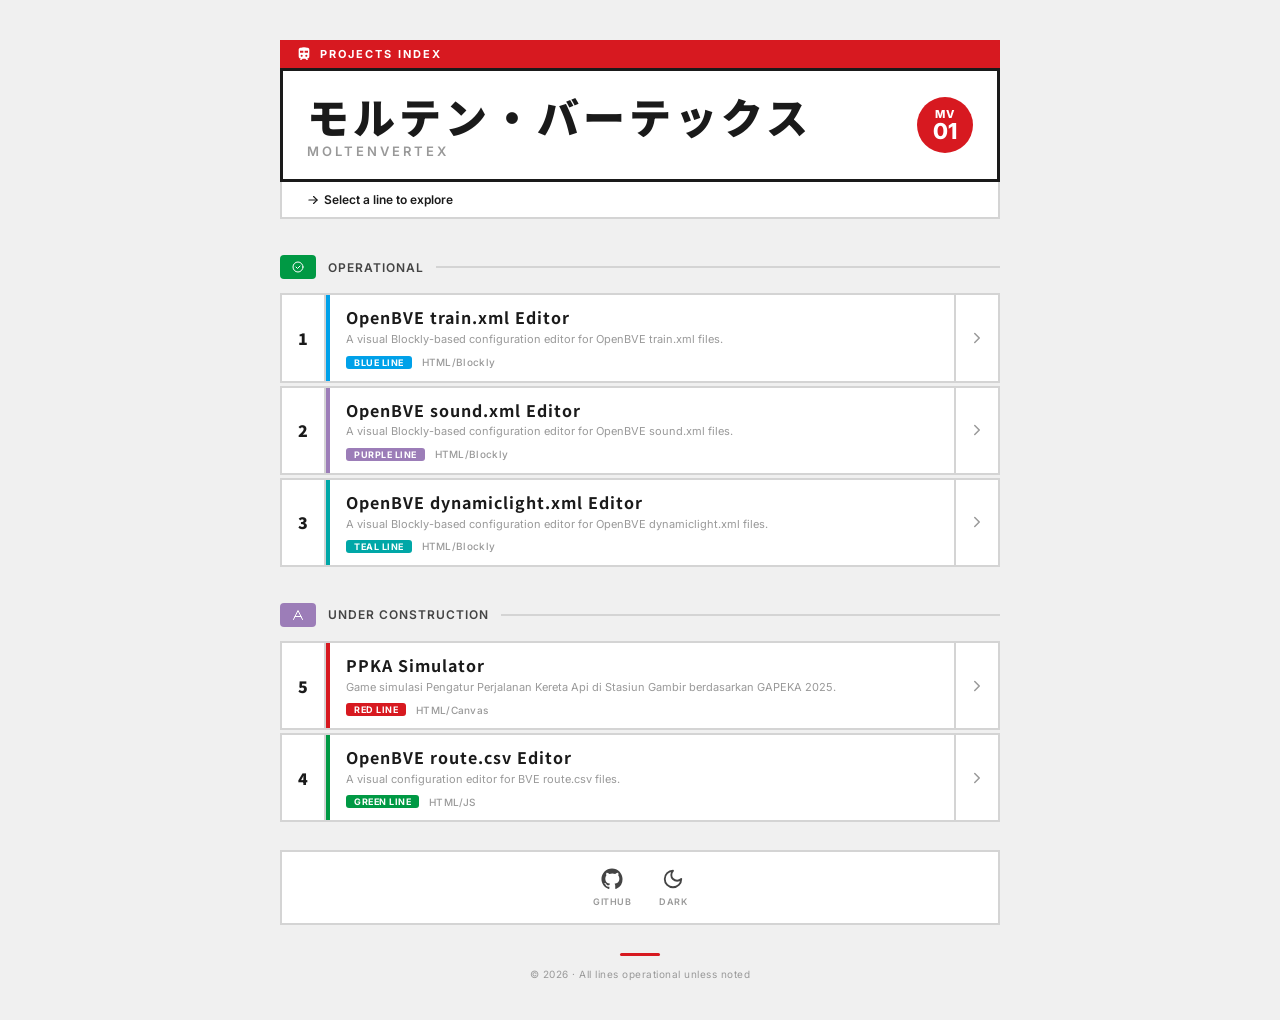
==== commit 7511a0f1: "Refactor CSS into layered design system: tokens, components, editor shell" ====
--- a/index.html
+++ b/index.html
@@ -15,17 +15,10 @@
   <link rel="preconnect" href="https://fonts.googleapis.com">
   <link rel="preconnect" href="https://fonts.gstatic.com" crossorigin>
   <link rel="stylesheet" href="https://fonts.googleapis.com/css2?family=Noto+Sans+JP:wght@400;500;700;900&family=Inter:wght@400;500;600;700;800;900&display=swap">
+  <link rel="stylesheet" href="css/tokens.css">
+  <link rel="stylesheet" href="css/components.css">
   <link rel="stylesheet" href="css/style.css">
-  <script>
-    (function () {
-      var t = null;
-      try { t = localStorage.getItem('mv-theme'); } catch (e) { }
-      if (t !== 'dark' && t !== 'light') {
-        t = window.matchMedia && window.matchMedia('(prefers-color-scheme: dark)').matches ? 'dark' : 'light';
-      }
-      document.documentElement.dataset.theme = t;
-    })();
-  </script>
+  <script src="js/theme.js"></script>
 </head>
 
 <body>
--- a/css/tokens.css
+++ b/css/tokens.css
@@ -0,0 +1,48 @@
+/* ═══════════════════════════════════════════
+   MV DESIGN TOKENS — Molten Vertex
+   Load this first on every page:
+     <link rel="stylesheet" href="css/tokens.css">
+   Theme is set via <html data-theme="light|dark">
+   (see js/theme.js). Swap/extend colors here only.
+   ═══════════════════════════════════════════ */
+
+:root {
+  /* Surfaces & text */
+  --bg: #f0f0f0;
+  --sign-white: #ffffff;
+  --fg: #1a1a1a;
+  --fg-secondary: #444;
+  --muted: #999;
+
+  /* Lines & borders */
+  --border: #d4d4d4;
+  --border-dark: #bbb;
+
+  /* Line colors (railway network palette) */
+  --red: #D71920;
+  --blue: #00A1E9;
+  --green: #009944;
+  --orange: #F39700;
+  --purple: #9C7DB8;
+  --teal: #00A7A7;
+
+  /* Component states */
+  --hover-bg: #fafafa;
+  --input-bg: #ffffff;
+  --active-bg: #f0f7ff;
+  --danger-bg: #fff5f5;
+}
+
+[data-theme="dark"] {
+  --bg: #131417;
+  --sign-white: #1d1f24;
+  --fg: #ececec;
+  --fg-secondary: #b8bcc4;
+  --muted: #7c8089;
+  --border: #34373e;
+  --border-dark: #4a4e57;
+  --hover-bg: #24262c;
+  --input-bg: #16171b;
+  --active-bg: #17222b;
+  --danger-bg: #2b191b;
+}
--- a/css/components.css
+++ b/css/components.css
@@ -0,0 +1,458 @@
+/* ═══════════════════════════════════════════
+   MV COMPONENTS — mini component library
+   (DaisyUI-style semantic classes, no deps)
+
+   Load order on every page:
+     tokens.css → components.css → page css
+
+   Available components:
+     .btn .btn-primary .btn-danger      buttons
+     .badge + .red|.blue|.green|...     line badges
+     .chip                              small pill link (back button)
+     .card                              bordered sign-white box
+     .modal / .modal-content            overlay dialog
+     .toolbar                           right-aligned button row
+     .medallion (+.letter/.number)      circular station number
+     .panel-header (+.panel-title/.actions)
+     .statusbar                         thin info bar
+     .form-group/.form-row/.input       form fields
+     .resizer / .resizer-v              drag handles
+   ═══════════════════════════════════════════ */
+
+* {
+  margin: 0;
+  padding: 0;
+  box-sizing: border-box;
+}
+
+/* ── BUTTON ─────────────────────────────── */
+
+.btn,
+.toolbar button {
+  background: var(--sign-white);
+  color: var(--fg);
+  border: 2px solid var(--border);
+  padding: 6px 13px;
+  border-radius: 0;
+  cursor: pointer;
+  font-size: 11px;
+  font-weight: 700;
+  letter-spacing: 1px;
+  text-transform: uppercase;
+  font-family: 'Inter', sans-serif;
+  transition: border-color 0.15s, background 0.15s, color 0.15s;
+  white-space: nowrap;
+}
+
+.btn:hover,
+.toolbar button:hover {
+  border-color: var(--border-dark);
+  background: var(--hover-bg);
+}
+
+.btn-primary,
+.toolbar button.primary {
+  background: var(--theme-primary, var(--blue));
+  color: #fff;
+  border-color: var(--theme-primary, var(--blue));
+}
+
+.btn-primary:hover,
+.toolbar button.primary:hover {
+  background: var(--theme-hover, var(--blue));
+  border-color: var(--theme-hover, var(--blue));
+}
+
+.btn-danger,
+.toolbar button.danger {
+  color: var(--red);
+  border-color: var(--border);
+}
+
+.btn-danger:hover,
+.toolbar button.danger:hover {
+  border-color: var(--red);
+  background: var(--danger-bg);
+}
+
+/* ── BADGE (line colors) ────────────────── */
+
+.badge,
+.line-badge {
+  display: inline-flex;
+  align-items: center;
+  gap: 4px;
+  padding: 1px 8px;
+  border-radius: 3px;
+  font-size: 9px;
+  font-weight: 700;
+  letter-spacing: .5px;
+  text-transform: uppercase;
+  color: #fff;
+}
+
+.badge.red,    .line-badge.red    { background: var(--red); }
+.badge.blue,   .line-badge.blue   { background: var(--blue); }
+.badge.green,  .line-badge.green  { background: var(--green); }
+.badge.orange, .line-badge.orange { background: var(--orange); }
+.badge.purple, .line-badge.purple { background: var(--purple); }
+.badge.teal,   .line-badge.teal   { background: var(--teal); }
+
+/* ── CHIP (back-station pill) ───────────── */
+
+.chip,
+.back-station-chip {
+  display: inline-flex;
+  align-items: center;
+  gap: 4px;
+  background: rgba(255, 255, 255, 0.18);
+  border: 1px solid rgba(255, 255, 255, 0.4);
+  color: #fff;
+  text-decoration: none;
+  padding: 2px 10px;
+  font-size: 9.5px;
+  font-weight: 800;
+  border-radius: 12px;
+  transition: background 0.15s, border-color 0.15s;
+  letter-spacing: 0.5px;
+  text-transform: uppercase;
+}
+
+.chip:hover,
+.back-station-chip:hover {
+  background: rgba(255, 255, 255, 0.35);
+  border-color: #fff;
+}
+
+/* ── CARD ───────────────────────────────── */
+
+.card {
+  background: var(--sign-white);
+  border: 2px solid var(--border);
+  color: var(--fg);
+}
+
+/* ── MODAL ──────────────────────────────── */
+
+.modal {
+  display: none;
+  position: fixed;
+  top: 0;
+  left: 0;
+  right: 0;
+  bottom: 0;
+  background: rgba(26, 26, 26, 0.5);
+  z-index: 100;
+  align-items: center;
+  justify-content: center;
+}
+
+.modal.show {
+  display: flex;
+  animation: fadeIn 0.2s ease;
+}
+
+.modal-content {
+  background: var(--sign-white);
+  border: 3px solid var(--fg);
+  padding: 20px 24px;
+  border-radius: 0;
+  max-width: 460px;
+  width: 90%;
+  color: var(--fg);
+}
+
+.modal-content h3 {
+  font-family: 'Noto Sans JP', 'Inter', sans-serif;
+  font-size: 16px;
+  font-weight: 700;
+  letter-spacing: 1px;
+  margin-bottom: 10px;
+  padding-bottom: 8px;
+  border-bottom: 2px solid var(--theme-primary, var(--red));
+}
+
+.modal-content button:hover {
+  background: var(--theme-primary, var(--red));
+}
+
+/* ── TOOLBAR container ──────────────────── */
+
+.toolbar {
+  display: flex;
+  gap: 5px;
+  flex-wrap: wrap;
+  justify-content: flex-end;
+}
+
+/* ── MEDALLION (station number) ─────────── */
+
+.medallion,
+.station-medallion {
+  width: 48px;
+  height: 48px;
+  border-radius: 50%;
+  background: var(--theme-medallion, var(--red));
+  color: #fff;
+  display: flex;
+  flex-direction: column;
+  align-items: center;
+  justify-content: center;
+  flex-shrink: 0;
+  line-height: 1;
+}
+
+.medallion .letter,
+.station-medallion .letter {
+  font-size: 11px;
+  font-weight: 800;
+  letter-spacing: 1px;
+  font-family: 'Noto Sans JP', sans-serif;
+}
+
+.medallion .number,
+.station-medallion .number {
+  font-size: 20px;
+  font-weight: 800;
+  font-family: 'Noto Sans JP', sans-serif;
+  margin-top: 1px;
+}
+
+/* ── PANEL HEADER (dark strip) ──────────── */
+
+.panel-header {
+  background: var(--fg);
+  color: #fff;
+  padding: 8px 14px;
+  display: flex;
+  align-items: center;
+  gap: 12px;
+  border-bottom: 2px solid var(--fg);
+  flex-shrink: 0;
+}
+
+.panel-header .line-badge {
+  background: var(--theme-accent, var(--blue));
+  color: #fff;
+  font-size: 9px;
+  font-weight: 700;
+  letter-spacing: 0.5px;
+  padding: 2px 6px;
+  border-radius: 2px;
+  text-transform: uppercase;
+  font-family: 'Inter', sans-serif;
+}
+
+.panel-header .panel-title {
+  font-size: 12px;
+  font-weight: 700;
+  letter-spacing: 1px;
+  text-transform: uppercase;
+  font-family: 'Noto Sans JP', 'Inter', sans-serif;
+  color: #fff;
+}
+
+.panel-header .actions {
+  margin-left: auto;
+  display: flex;
+  gap: 4px;
+}
+
+.panel-header .actions button {
+  background: transparent;
+  color: #fff;
+  border: 1px solid #555;
+  padding: 3px 9px;
+  border-radius: 0;
+  cursor: pointer;
+  font-size: 10px;
+  font-weight: 600;
+  letter-spacing: 0.5px;
+  text-transform: uppercase;
+  font-family: 'Inter', sans-serif;
+  transition: border-color 0.15s, color 0.15s;
+}
+
+.panel-header .actions button:hover {
+  border-color: var(--theme-accent, var(--blue));
+  color: var(--theme-accent, var(--blue));
+}
+
+/* ── SECTION TITLE (sidebar strip) ──────── */
+
+.section-title {
+  padding: 10px 14px;
+  background: var(--fg);
+  color: #fff;
+  font-size: 11px;
+  font-weight: 700;
+  letter-spacing: 1.5px;
+  text-transform: uppercase;
+  display: flex;
+  justify-content: space-between;
+  align-items: center;
+}
+
+.section-title button {
+  background: transparent;
+  border: 1px solid #555;
+  color: #fff;
+  padding: 2px 8px;
+  font-size: 9px;
+  cursor: pointer;
+}
+
+.section-title button:hover {
+  background: var(--red);
+  border-color: var(--red);
+  color: #fff;
+}
+
+/* ── STATUS BAR ─────────────────────────── */
+
+.statusbar,
+#statusBar {
+  background: var(--sign-white);
+  color: var(--fg-secondary);
+  padding: 5px 16px;
+  font-size: 10px;
+  font-weight: 600;
+  letter-spacing: 1px;
+  text-transform: uppercase;
+  display: flex;
+  gap: 16px;
+  align-items: center;
+  border-top: 1px solid var(--border);
+  flex-shrink: 0;
+}
+
+.statusbar #statusText.error,
+#statusBar #statusText.error {
+  color: var(--red);
+}
+
+.statusbar #statusText.ok,
+#statusBar #statusText.ok {
+  color: var(--green);
+}
+
+.statusbar #blockCount,
+#statusBar #blockCount {
+  margin-left: auto;
+  color: var(--muted);
+  font-weight: 500;
+}
+
+/* ── FORM FIELDS ────────────────────────── */
+
+.form-group {
+  margin-bottom: 12px;
+}
+
+.form-group label {
+  display: block;
+  font-size: 10px;
+  font-weight: 700;
+  text-transform: uppercase;
+  letter-spacing: 0.5px;
+  color: var(--fg-secondary);
+  margin-bottom: 4px;
+}
+
+.form-row {
+  display: flex;
+  gap: 8px;
+}
+
+.input,
+.form-row input[type="number"],
+.form-row input[type="text"],
+select {
+  flex: 1;
+  min-width: 0;
+  width: 100%;
+  padding: 6px;
+  border: 1px solid var(--border);
+  font-family: 'JetBrains Mono', monospace;
+  font-size: 11px;
+  background: var(--input-bg);
+  color: var(--fg);
+}
+
+.color-input,
+.form-row input[type="color"] {
+  width: 40px;
+  height: 28px;
+  border: 1px solid var(--border);
+  padding: 0;
+  cursor: pointer;
+  background: var(--input-bg);
+}
+
+/* ── RESIZERS ───────────────────────────── */
+
+.resizer {
+  width: 8px;
+  background: var(--border);
+  cursor: col-resize;
+  flex-shrink: 0;
+  border-left: 3px solid var(--sign-white);
+  border-right: 3px solid var(--sign-white);
+  transition: background 0.15s;
+}
+
+.resizer-v {
+  height: 8px;
+  background: var(--border);
+  cursor: row-resize;
+  flex-shrink: 0;
+  border-top: 3px solid var(--sign-white);
+  border-bottom: 3px solid var(--sign-white);
+  transition: background 0.15s;
+}
+
+.resizer:hover,
+.resizer-v:hover {
+  background: var(--theme-accent, var(--blue));
+}
+
+/* ── ANIMATIONS ─────────────────────────── */
+
+@keyframes fadeDown {
+  from {
+    opacity: 0;
+    transform: translateY(-8px);
+  }
+
+  to {
+    opacity: 1;
+    transform: translateY(0);
+  }
+}
+
+@keyframes fadeUp {
+  from {
+    opacity: 0;
+    transform: translateY(8px);
+  }
+
+  to {
+    opacity: 1;
+    transform: translateY(0);
+  }
+}
+
+@keyframes fadeIn {
+  from { opacity: 0; }
+  to   { opacity: 1; }
+}
+
+@media (prefers-reduced-motion: reduce) {
+
+  *,
+  *::before,
+  *::after {
+    animation-duration: 0s !important;
+    transition-duration: 0s !important;
+  }
+}
--- a/css/style.css
+++ b/css/style.css
@@ -1,42 +1,12 @@
-* {
-  margin: 0;
-  padding: 0;
-  box-sizing: border-box;
-}
-
-:root {
-  --bg: #f0f0f0;
-  --sign-white: #ffffff;
-  --fg: #1a1a1a;
-  --fg-secondary: #444;
-  --muted: #999;
-  --border: #d4d4d4;
-  --border-dark: #bbb;
-  --red: #D71920;
-  --blue: #00A1E9;
-  --green: #009944;
-  --orange: #F39700;
-  --purple: #9C7DB8;
-  --teal: #00A7A7;
-  --hover-bg: #fafafa;
-  --input-bg: #ffffff;
-  --active-bg: #f0f7ff;
-  --danger-bg: #fff5f5;
-}
-
-[data-theme="dark"] {
-  --bg: #131417;
-  --sign-white: #1d1f24;
-  --fg: #ececec;
-  --fg-secondary: #b8bcc4;
-  --muted: #7c8089;
-  --border: #34373e;
-  --border-dark: #4a4e57;
-  --hover-bg: #24262c;
-  --input-bg: #16171b;
-  --active-bg: #17222b;
-  --danger-bg: #2b191b;
-}
+/* ═══════════════════════════════════════════
+   MV PORTAL — landing page (index.html)
+
+   Load order:
+     tokens.css → components.css → style.css
+
+   Station-signage themed portfolio portal.
+   Content comes from js/data.js + js/main.js.
+   ═══════════════════════════════════════════ */
 
 html {
   scroll-behavior: smooth;
@@ -139,7 +109,7 @@
   font-size: 22px;
 }
 
-.direction-bar {
+.station-header .direction-bar {
   background: var(--sign-white);
   border: 2px solid var(--border);
   border-top: none;
@@ -251,29 +221,12 @@
   align-self: stretch;
 }
 
-.line-bar.red {
-  background: var(--red);
-}
-
-.line-bar.blue {
-  background: var(--blue);
-}
-
-.line-bar.green {
-  background: var(--green);
-}
-
-.line-bar.orange {
-  background: var(--orange);
-}
-
-.line-bar.purple {
-  background: var(--purple);
-}
-
-.line-bar.teal {
-  background: var(--teal);
-}
+.line-bar.red    { background: var(--red); }
+.line-bar.blue   { background: var(--blue); }
+.line-bar.green  { background: var(--green); }
+.line-bar.orange { background: var(--orange); }
+.line-bar.purple { background: var(--purple); }
+.line-bar.teal   { background: var(--teal); }
 
 .station-info {
   padding: 12px 16px;
@@ -312,43 +265,6 @@
   margin-top: 4px;
 }
 
-.line-badge {
-  display: inline-flex;
-  align-items: center;
-  gap: 4px;
-  padding: 1px 8px;
-  border-radius: 3px;
-  font-size: 9px;
-  font-weight: 700;
-  letter-spacing: .5px;
-  text-transform: uppercase;
-  color: #fff;
-}
-
-.line-badge.red {
-  background: var(--red);
-}
-
-.line-badge.blue {
-  background: var(--blue);
-}
-
-.line-badge.green {
-  background: var(--green);
-}
-
-.line-badge.orange {
-  background: var(--orange);
-}
-
-.line-badge.purple {
-  background: var(--purple);
-}
-
-.line-badge.teal {
-  background: var(--teal);
-}
-
 .tech-tag {
   font-size: 10px;
   color: var(--muted);
@@ -386,13 +302,6 @@
   justify-content: center;
   gap: 28px;
   animation: fadeUp .5s ease .4s both;
-}
-
-.facility {
-  display: flex;
-  flex-direction: column;
-  align-items: center;
-  gap: 6px;
 }
 
 .facility a,
@@ -496,768 +405,6 @@
   .station-number .line-letter {
     font-size: 9px;
   }
-}
-
-/* ANIMATIONS  */
-
-@keyframes fadeDown {
-  from {
-    opacity: 0;
-    transform: translateY(-8px);
-  }
-
-  to {
-    opacity: 1;
-    transform: translateY(0);
-  }
-}
-
-@keyframes fadeUp {
-  from {
-    opacity: 0;
-    transform: translateY(8px);
-  }
-
-  to {
-    opacity: 1;
-    transform: translateY(0);
-  }
-}
-
-@media (prefers-reduced-motion: reduce) {
-
-  *,
-  *::before,
-  *::after {
-    animation-duration: 0s !important;
-    transition-duration: 0s !important;
-  }
-}
-
-/* Theme Custom Properties */
-.train-theme {
-  --theme-primary: var(--blue);
-  --theme-accent: var(--blue);
-  --theme-medallion: var(--blue);
-  --theme-hover: #00A1E9;
-  --theme-arrow: var(--blue);
-}
-
-.sound-theme {
-  --theme-primary: var(--purple);
-  --theme-accent: var(--purple);
-  --theme-medallion: var(--purple);
-  --theme-hover: #7d5e9c;
-  --theme-arrow: var(--purple);
-}
-
-.light-theme {
-  --theme-primary: var(--teal);
-  --theme-accent: var(--teal);
-  --theme-medallion: var(--teal);
-  --theme-hover: #008585;
-  --theme-arrow: var(--teal);
-}
-
-.route-theme {
-  --theme-primary: var(--green);
-  --theme-accent: var(--green);
-  --theme-medallion: var(--green);
-  --theme-hover: #008039;
-  --theme-arrow: var(--green);
-}
-
-/* Shared XML Editor Layout Styles */
-.train-theme,
-.sound-theme,
-.light-theme,
-.route-theme {
-  display: flex;
-  flex-direction: column;
-  height: 100vh;
-  overflow: hidden;
-}
-
-main {
-  flex: 1;
-  display: flex;
-  overflow: hidden;
-}
-
-#outputPanel {
-  width: 40%;
-  min-width: 300px;
-  background: var(--sign-white);
-  display: flex;
-  flex-direction: column;
-  border-left: 2px solid var(--fg);
-}
-
-#xmlOutput {
-  flex: 1;
-  overflow: auto;
-  padding: 12px 16px;
-  font-family: 'JetBrains Mono', 'Consolas', monospace;
-  font-size: 11.5px;
-  line-height: 1.65;
-  white-space: pre-wrap;
-  word-break: break-word;
-  color: var(--fg);
-  background: var(--sign-white);
-  border-bottom: 1px solid var(--border);
-}
-
-.resizer {
-  width: 8px;
-  background: var(--border);
-  cursor: col-resize;
-  flex-shrink: 0;
-  border-left: 3px solid var(--sign-white);
-  border-right: 3px solid var(--sign-white);
-  transition: background 0.15s;
-}
-
-.resizer:hover {
-  background: var(--theme-accent);
-}
-
-#statusBar {
-  background: var(--sign-white);
-  color: var(--fg-secondary);
-  padding: 5px 16px;
-  font-size: 10px;
-  font-weight: 600;
-  letter-spacing: 1px;
-  text-transform: uppercase;
-  display: flex;
-  gap: 16px;
-  align-items: center;
-  border-top: 1px solid var(--border);
-  flex-shrink: 0;
-}
-
-.modal {
-  display: none;
-  position: fixed;
-  top: 0;
-  left: 0;
-  right: 0;
-  bottom: 0;
-  background: rgba(26, 26, 26, 0.5);
-  z-index: 100;
-  align-items: center;
-  justify-content: center;
-}
-
-.modal.show {
-  display: flex;
-  animation: fadeIn 0.2s ease;
-}
-
-.modal-content {
-  background: var(--sign-white);
-  border: 3px solid var(--fg);
-  padding: 20px 24px;
-  border-radius: 0;
-  max-width: 460px;
-  width: 90%;
-  color: var(--fg);
-}
-
-body,
-h1,
-h2,
-h3,
-p,
-main,
-.top-bar,
-.name-board,
-.direction-bar,
-#outputPanel,
-#statusBar,
-.modal,
-.modal-content {
-  margin: 0;
-  padding: 0;
-  box-sizing: border-box;
-}
-
-.top-bar {
-  background: var(--theme-primary);
-  color: #fff;
-  padding: 5px 18px;
-  display: flex;
-  align-items: center;
-  gap: 12px;
-  font-size: 11px;
-  font-weight: 700;
-  letter-spacing: 2px;
-  text-transform: uppercase;
-  flex-shrink: 0;
-  animation: fadeDown 0.5s ease both;
-}
-
-.back-station-chip {
-  display: inline-flex;
-  align-items: center;
-  gap: 4px;
-  background: rgba(255, 255, 255, 0.18);
-  border: 1px solid rgba(255, 255, 255, 0.4);
-  color: #fff;
-  text-decoration: none;
-  padding: 2px 10px;
-  font-size: 9.5px;
-  font-weight: 800;
-  border-radius: 12px;
-  transition: background 0.15s, border-color 0.15s;
-  letter-spacing: 0.5px;
-  text-transform: uppercase;
-}
-
-.back-station-chip:hover {
-  background: rgba(255, 255, 255, 0.35);
-  border-color: #fff;
-}
-
-.name-board {
-  background: var(--sign-white);
-  border-bottom: 3px solid var(--fg);
-  padding: 14px 18px 12px;
-  display: flex;
-  align-items: center;
-  gap: 14px;
-  flex-shrink: 0;
-  animation: fadeDown 0.5s ease 0.05s both;
-}
-
-.direction-bar {
-  background: var(--sign-white);
-  border-bottom: 1px solid var(--border);
-  padding: 7px 18px;
-  display: flex;
-  align-items: center;
-  gap: 8px;
-  font-size: 12px;
-  color: var(--fg-secondary);
-  flex-shrink: 0;
-  animation: fadeDown 0.5s ease 0.1s both;
-}
-
-.toolbar {
-  display: flex;
-  gap: 5px;
-  flex-wrap: wrap;
-  justify-content: flex-end;
-}
-
-.top-bar .train-icon {
-  width: 14px;
-  height: 14px;
-  fill: #fff;
-}
-
-.top-bar .meta {
-  margin-left: auto;
-  font-weight: 500;
-  letter-spacing: 1px;
-  opacity: 0.85;
-}
-
-.station-medallion {
-  width: 48px;
-  height: 48px;
-  border-radius: 50%;
-  background: var(--theme-medallion);
-  color: #fff;
-  display: flex;
-  flex-direction: column;
-  align-items: center;
-  justify-content: center;
-  flex-shrink: 0;
-  line-height: 1;
-}
-
-.station-medallion .letter {
-  font-size: 11px;
-  font-weight: 800;
-  letter-spacing: 1px;
-  font-family: 'Noto Sans JP', sans-serif;
-}
-
-.station-medallion .number {
-  font-size: 20px;
-  font-weight: 800;
-  font-family: 'Noto Sans JP', sans-serif;
-  margin-top: 1px;
-}
-
-.name-board .title-group {
-  flex: 1;
-  min-width: 0;
-}
-
-.name-board h1 {
-  font-family: 'Noto Sans JP', 'Inter', sans-serif;
-  font-size: clamp(22px, 3.5vw, 30px);
-  font-weight: 900;
-  letter-spacing: 3px;
-  line-height: 1.1;
-  color: var(--fg);
-}
-
-.name-board .subtitle {
-  font-size: 11px;
-  font-weight: 600;
-  letter-spacing: 3px;
-  text-transform: uppercase;
-  color: var(--muted);
-  margin-top: 3px;
-}
-
-.name-board .toolbar {
-  display: flex;
-  gap: 5px;
-  flex-wrap: wrap;
-  justify-content: flex-end;
-}
-
-.toolbar button {
-  background: var(--sign-white);
-  color: var(--fg);
-  border: 2px solid var(--border);
-  padding: 6px 13px;
-  border-radius: 0;
-  cursor: pointer;
-  font-size: 11px;
-  font-weight: 700;
-  letter-spacing: 1px;
-  text-transform: uppercase;
-  font-family: 'Inter', sans-serif;
-  transition: border-color 0.15s, background 0.15s, color 0.15s;
-  white-space: nowrap;
-}
-
-.toolbar button:hover {
-  border-color: var(--border-dark);
-  background: var(--hover-bg);
-}
-
-.toolbar button.primary {
-  background: var(--theme-primary);
-  color: #fff;
-  border-color: var(--theme-primary);
-}
-
-.toolbar button.primary:hover {
-  background: var(--theme-hover);
-  border-color: var(--theme-hover);
-}
-
-.toolbar button.danger {
-  color: var(--red);
-  border-color: var(--border);
-}
-
-.toolbar button.danger:hover {
-  border-color: var(--red);
-  background: var(--danger-bg);
-}
-
-.direction-bar .arrow {
-  font-weight: 700;
-  color: var(--theme-arrow);
-  font-size: 14px;
-}
-
-.direction-bar .label {
-  font-weight: 600;
-  letter-spacing: 1px;
-  text-transform: uppercase;
-  font-size: 11px;
-}
-
-.direction-bar .dest {
-  color: var(--fg-secondary);
-}
-
-.direction-bar .line-stripe {
-  width: 4px;
-  height: 16px;
-  background: var(--theme-accent);
-  margin-right: 4px;
-}
-
-#blocklyContainer {
-  flex: 1;
-  position: relative;
-  min-width: 0;
-  background: var(--bg);
-}
-
-#blocklyDiv {
-  position: absolute;
-  top: 0;
-  left: 0;
-  width: 100%;
-  height: 100%;
-}
-
-#blocklyDiv .blocklyToolboxDiv {
-  background: var(--sign-white);
-  border-right: 2px solid var(--border);
-}
-
-#blocklyDiv .blocklyTreeRow {
-  border-bottom: 1px solid var(--border);
-}
-
-#blocklyDiv .blocklyTreeRow:hover {
-  background: var(--hover-bg);
-}
-
-#blocklyDiv .blocklyTreeLabel {
-  font-family: 'Inter', 'Noto Sans JP', sans-serif;
-  font-weight: 600;
-  font-size: 12px;
-  letter-spacing: 0.5px;
-}
-
-#outputPanel .panel-header {
-  background: var(--fg);
-  color: #fff;
-  padding: 8px 14px;
-  display: flex;
-  align-items: center;
-  gap: 12px;
-  border-bottom: 2px solid var(--fg);
-  flex-shrink: 0;
-}
-
-#outputPanel .panel-header .line-badge {
-  background: var(--theme-accent);
-  color: #fff;
-  font-size: 9px;
-  font-weight: 700;
-  letter-spacing: 0.5px;
-  padding: 2px 6px;
-  border-radius: 2px;
-  text-transform: uppercase;
-  font-family: 'Inter', sans-serif;
-}
-
-#outputPanel .panel-header .panel-title {
-  font-size: 12px;
-  font-weight: 700;
-  letter-spacing: 1px;
-  text-transform: uppercase;
-  font-family: 'Noto Sans JP', 'Inter', sans-serif;
-  color: #fff;
-}
-
-#outputPanel .panel-header .actions {
-  margin-left: auto;
-  display: flex;
-  gap: 4px;
-}
-
-#outputPanel .panel-header .actions button {
-  background: transparent;
-  color: #fff;
-  border: 1px solid #555;
-  padding: 3px 9px;
-  border-radius: 0;
-  cursor: pointer;
-  font-size: 10px;
-  font-weight: 600;
-  letter-spacing: 0.5px;
-  text-transform: uppercase;
-  font-family: 'Inter', sans-serif;
-  transition: border-color 0.15s, color 0.15s;
-}
-
-#outputPanel .panel-header .actions button:hover {
-  border-color: var(--theme-accent);
-  color: var(--theme-accent);
-}
-
-#xmlOutput .xml-tag {
-  color: var(--theme-accent);
-  font-weight: 500;
-}
-
-#statusBar #statusText.error {
-  color: var(--red);
-}
-
-#statusBar #statusText.ok {
-  color: var(--green);
-}
-
-#statusBar #blockCount {
-  margin-left: auto;
-  color: var(--muted);
-  font-weight: 500;
-}
-
-.modal-content h3 {
-  font-family: 'Noto Sans JP', 'Inter', sans-serif;
-  font-size: 16px;
-  font-weight: 700;
-  letter-spacing: 1px;
-  margin-bottom: 10px;
-  padding-bottom: 8px;
-  border-bottom: 2px solid var(--theme-primary);
-}
-
-.modal-content button:hover {
-  background: var(--theme-primary);
-}
-
-.blocklyFlyoutBackground {
-  fill: var(--sign-white) !important;
-}
-
-.blocklyFlyoutButton {
-  fill: var(--sign-white) !important;
-}
-
-.blocklyFlyoutLabelText {
-  font-family: 'Inter', sans-serif !important;
-  font-weight: 700 !important;
-}
-
-.blocklyTooltipDiv {
-  border: 2px solid var(--fg) !important;
-  border-radius: 0 !important;
-  box-shadow: none !important;
-  font-family: 'Inter', sans-serif !important;
-  font-size: 11px !important;
-}
-
-.light-theme #xmlOutput .xml-val {
-  color: var(--green);
-}
-
-#sidebarPanel {
-  width: 320px;
-  border-right: 2px solid var(--fg);
-  background: var(--sign-white);
-  display: flex;
-  flex-direction: column;
-  flex-shrink: 0;
-}
-
-.section-title {
-  padding: 10px 14px;
-  background: var(--fg);
-  color: #fff;
-  font-size: 11px;
-  font-weight: 700;
-  letter-spacing: 1.5px;
-  text-transform: uppercase;
-  display: flex;
-  justify-content: space-between;
-  align-items: center;
-}
-
-.section-title button {
-  background: transparent;
-  border: 1px solid #555;
-  color: #fff;
-  padding: 2px 8px;
-  font-size: 9px;
-  cursor: pointer;
-}
-
-.section-title button:hover {
-  background: var(--red);
-  border-color: var(--red);
-  color: #fff;
-}
-
-.timeline-list {
-  flex: 1;
-  overflow-y: auto;
-  border-bottom: 2px solid var(--border);
-}
-
-.timeline-item {
-  padding: 10px 14px;
-  border-bottom: 1px solid var(--border);
-  cursor: pointer;
-  display: flex;
-  align-items: center;
-  justify-content: space-between;
-  transition: background 0.15s;
-}
-
-.timeline-item:hover {
-  background: var(--hover-bg);
-}
-
-.timeline-item.active {
-  background: var(--active-bg);
-  border-left: 4px solid var(--teal);
-}
-
-.timeline-item .time-lbl {
-  font-weight: 800;
-  font-family: 'JetBrains Mono', monospace;
-}
-
-.timeline-item .light-swatches {
-  display: flex;
-  gap: 6px;
-}
-
-.swatch {
-  width: 14px;
-  height: 14px;
-  border: 1px solid var(--border-dark);
-  border-radius: 2px;
-}
-
-.timeline-item .delete-btn {
-  color: var(--red);
-  background: transparent;
-  border: none;
-  font-size: 16px;
-  cursor: pointer;
-  opacity: 0.5;
-  padding: 0 4px;
-}
-
-.timeline-item .delete-btn:hover {
-  opacity: 1;
-}
-
-.editor-form {
-  padding: 14px;
-  overflow-y: auto;
-  max-height: 50%;
-  background: var(--hover-bg);
-  border-top: 1px solid var(--border);
-}
-
-.form-group {
-  margin-bottom: 12px;
-}
-
-.form-group label {
-  display: block;
-  font-size: 10px;
-  font-weight: 700;
-  text-transform: uppercase;
-  letter-spacing: 0.5px;
-  color: var(--fg-secondary);
-  margin-bottom: 4px;
-}
-
-.form-row {
-  display: flex;
-  gap: 8px;
-}
-
-.form-row input[type="number"],
-.form-row input[type="text"],
-select {
-  flex: 1;
-  min-width: 0;
-  width: 100%;
-  padding: 6px;
-  border: 1px solid var(--border);
-  font-family: 'JetBrains Mono', monospace;
-  font-size: 11px;
-  background: var(--input-bg);
-  color: var(--fg);
-}
-
-.form-row input[type="color"] {
-  width: 40px;
-  height: 28px;
-  border: 1px solid var(--border);
-  padding: 0;
-  cursor: pointer;
-  background: var(--input-bg);
-}
-
-#rightContainer {
-  flex: 1;
-  display: flex;
-  flex-direction: column;
-  min-width: 0;
-}
-
-#rightContainer #outputPanel {
-  width: 100%;
-  height: 200px;
-  border-left: none;
-  border-top: 2px solid var(--fg);
-}
-
-.resizer-v {
-  height: 8px;
-  background: var(--border);
-  cursor: row-resize;
-  flex-shrink: 0;
-  border-top: 3px solid var(--sign-white);
-  border-bottom: 3px solid var(--sign-white);
-  transition: background 0.15s;
-}
-
-.resizer-v:hover {
-  background: var(--theme-accent);
-}
-
-#visualizerContainer {
-  flex: 1;
-  position: relative;
-  background: #000;
-  min-height: 150px;
-}
-
-#canvas3d {
-  width: 100%;
-  height: 100%;
-  display: block;
-}
-
-.visualizer-overlay {
-  position: absolute;
-  top: 10px;
-  left: 10px;
-  background: rgba(0, 0, 0, 0.7);
-  color: #fff;
-  padding: 8px 12px;
-  font-size: 10px;
-  font-family: 'JetBrains Mono', monospace;
-  border-left: 3px solid var(--teal);
-  pointer-events: none;
-}
-
-.timeline-scrubber {
-  position: absolute;
-  bottom: 10px;
-  left: 10px;
-  right: 10px;
-  background: var(--sign-white);
-  border: 2px solid var(--fg);
-  padding: 10px 14px;
-  display: flex;
-  align-items: center;
-  gap: 12px;
-}
-
-.timeline-scrubber input[type="range"] {
-  flex: 1;
-  cursor: pointer;
-}
-
-.timeline-scrubber span {
-  font-family: 'JetBrains Mono', monospace;
-  font-size: 12px;
-  font-weight: 700;
-  min-width: 45px;
 }
 
 /* ── SOCIABUZZ SUPPORT BUTTON — station sign plate ── */
@@ -1328,4 +475,4 @@
     width: 14px;
     height: 14px;
   }
-}+}
